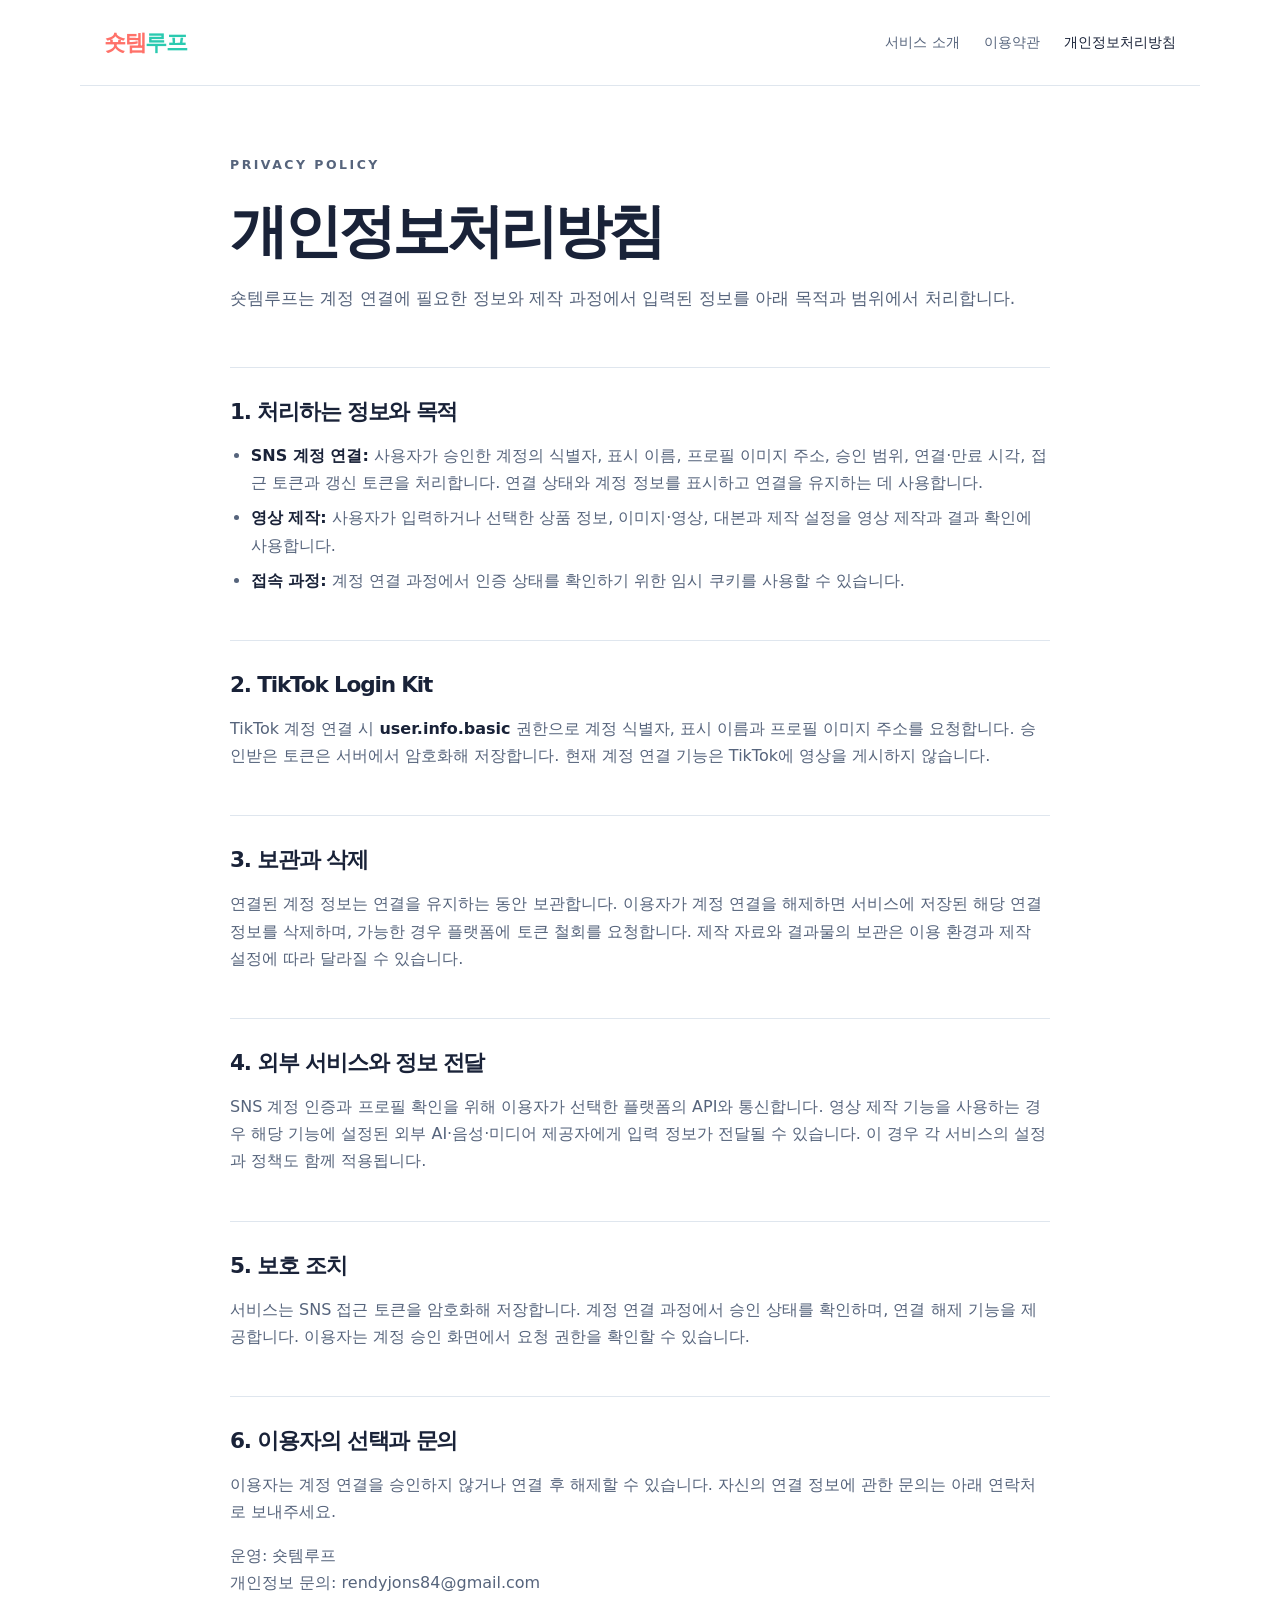
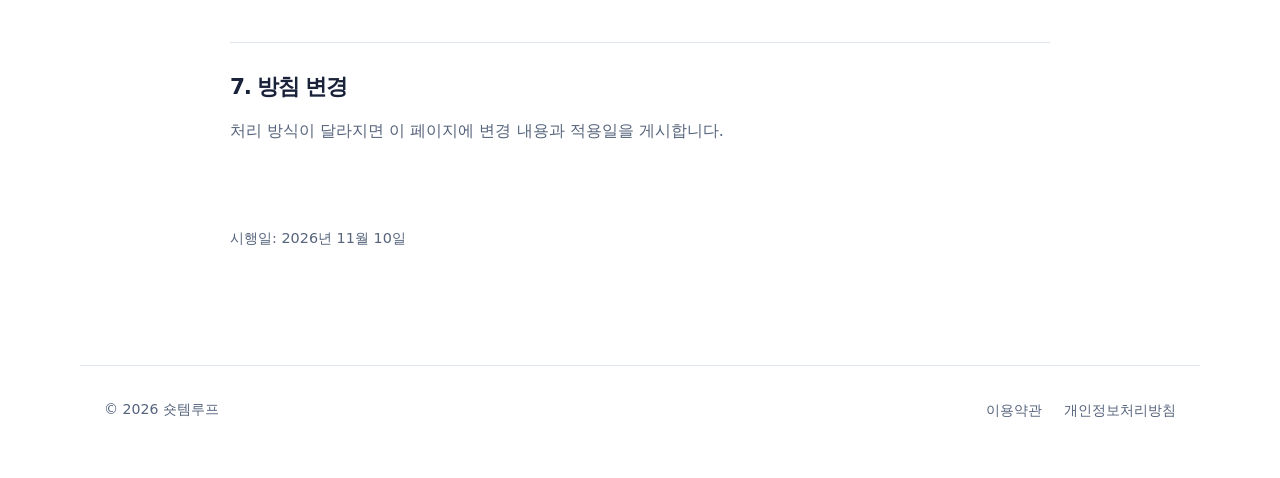
==== privacy.html @ 32972f66 "Add Shorttemloop public site and policies" ====
<!doctype html>
<html lang="ko">
<head><meta charset="utf-8"><meta name="viewport" content="width=device-width, initial-scale=1"><meta name="description" content="숏템루프 개인정보처리방침"><title>개인정보처리방침 | 숏템루프</title><link rel="stylesheet" href="/styles.css"></head>
<body>
  <header class="site-header"><a class="brand" href="/">숏템<span>루프</span></a><nav aria-label="주요 메뉴"><a href="/">서비스 소개</a><a href="/terms.html">이용약관</a><a aria-current="page" href="/privacy.html">개인정보처리방침</a></nav></header>
  <main><article class="policy">
    <p class="eyebrow">PRIVACY POLICY</p><h1>개인정보처리방침</h1><p class="intro">숏템루프는 계정 연결에 필요한 정보와 제작 과정에서 입력된 정보를 아래 목적과 범위에서 처리합니다.</p>
    <section><h2>1. 처리하는 정보와 목적</h2><ul><li><strong>SNS 계정 연결:</strong> 사용자가 승인한 계정의 식별자, 표시 이름, 프로필 이미지 주소, 승인 범위, 연결·만료 시각, 접근 토큰과 갱신 토큰을 처리합니다. 연결 상태와 계정 정보를 표시하고 연결을 유지하는 데 사용합니다.</li><li><strong>영상 제작:</strong> 사용자가 입력하거나 선택한 상품 정보, 이미지·영상, 대본과 제작 설정을 영상 제작과 결과 확인에 사용합니다.</li><li><strong>접속 과정:</strong> 계정 연결 과정에서 인증 상태를 확인하기 위한 임시 쿠키를 사용할 수 있습니다.</li></ul></section>
    <section><h2>2. TikTok Login Kit</h2><p>TikTok 계정 연결 시 <strong>user.info.basic</strong> 권한으로 계정 식별자, 표시 이름과 프로필 이미지 주소를 요청합니다. 승인받은 토큰은 서버에서 암호화해 저장합니다. 현재 계정 연결 기능은 TikTok에 영상을 게시하지 않습니다.</p></section>
    <section><h2>3. 보관과 삭제</h2><p>연결된 계정 정보는 연결을 유지하는 동안 보관합니다. 이용자가 계정 연결을 해제하면 서비스에 저장된 해당 연결 정보를 삭제하며, 가능한 경우 플랫폼에 토큰 철회를 요청합니다. 제작 자료와 결과물의 보관은 이용 환경과 제작 설정에 따라 달라질 수 있습니다.</p></section>
    <section><h2>4. 외부 서비스와 정보 전달</h2><p>SNS 계정 인증과 프로필 확인을 위해 이용자가 선택한 플랫폼의 API와 통신합니다. 영상 제작 기능을 사용하는 경우 해당 기능에 설정된 외부 AI·음성·미디어 제공자에게 입력 정보가 전달될 수 있습니다. 이 경우 각 서비스의 설정과 정책도 함께 적용됩니다.</p></section>
    <section><h2>5. 보호 조치</h2><p>서비스는 SNS 접근 토큰을 암호화해 저장합니다. 계정 연결 과정에서 승인 상태를 확인하며, 연결 해제 기능을 제공합니다. 이용자는 계정 승인 화면에서 요청 권한을 확인할 수 있습니다.</p></section>
    <section><h2>6. 이용자의 선택과 문의</h2><p>이용자는 계정 연결을 승인하지 않거나 연결 후 해제할 수 있습니다. 자신의 연결 정보에 관한 문의는 아래 연락처로 보내주세요.</p><p>운영: 숏템루프<br>개인정보 문의: rendyjons84@gmail.com</p></section>
    <section><h2>7. 방침 변경</h2><p>처리 방식이 달라지면 이 페이지에 변경 내용과 적용일을 게시합니다.</p></section>
    <p class="meta">시행일: 2026년 11월 10일</p>
  </article></main>
  <footer><span>© 2026 숏템루프</span><div><a href="/terms.html">이용약관</a><a href="/privacy.html">개인정보처리방침</a></div></footer>
</body></html>
---- styles.css ----
:root{--ink:#192238;--muted:#56647c;--line:#dfe6ee;--coral:#ff7169;--mint:#2bcab0;--paper:#f8fafc}*{box-sizing:border-box}body{margin:0;background:#fff;color:var(--ink);font-family:Pretendard,"Noto Sans KR","Malgun Gothic",system-ui,sans-serif;line-height:1.7}a{color:inherit}a:focus-visible{outline:3px solid var(--mint);outline-offset:3px}.site-header{max-width:1120px;margin:auto;min-height:86px;padding:16px 24px;display:flex;align-items:center;justify-content:space-between;gap:24px;border-bottom:1px solid var(--line)}.brand{text-decoration:none;font-weight:900;font-size:1.4rem;letter-spacing:-.06em;white-space:nowrap;color:var(--coral)}.brand span{color:var(--mint)}nav{display:flex;gap:24px;flex-wrap:wrap}nav a,footer a{text-decoration:none;color:var(--muted);font-size:.9rem}nav a:hover,nav a[aria-current],footer a:hover{color:var(--ink)}main{max-width:1120px;margin:auto;padding:0 24px}.hero{padding:105px 0 100px;max-width:830px}.eyebrow{font-size:.78rem;letter-spacing:.2em;font-weight:850;color:#ed6862;margin:0 0 22px}.hero h1{font-size:clamp(2.8rem,6.5vw,5.3rem);letter-spacing:-.075em;line-height:1.17;margin:0 0 32px}.hero h1 span{background:linear-gradient(95deg,var(--coral),var(--mint));color:transparent;background-clip:text}.lead{font-size:1.15rem;max-width:710px;color:var(--muted);margin:0}.section{padding:70px 0;border-top:1px solid var(--line)}h2{font-size:clamp(1.7rem,3vw,2.35rem);letter-spacing:-.055em;line-height:1.3;margin:0 0 32px}h3{font-size:1.2rem;letter-spacing:-.04em;margin:12px 0}.grid{display:grid;grid-template-columns:repeat(3,1fr);gap:18px}.card{background:var(--paper);border:1px solid var(--line);border-radius:20px;padding:30px}.card p,.two-col p,.section>p:not(.eyebrow),.policy p,.policy li{color:var(--muted)}.card b{font-size:.83rem;color:#e86a65}.two-col{display:grid;grid-template-columns:1fr 1.3fr;gap:54px}.two-col p:first-child{margin-top:0}.links{display:flex;gap:12px;flex-wrap:wrap;margin:26px 0}.links a{border:1px solid var(--line);padding:10px 18px;border-radius:10px;text-decoration:none;font-weight:700}.links a:hover{border-color:var(--mint)}footer{max-width:1120px;margin:auto;padding:32px 24px 55px;border-top:1px solid var(--line);display:flex;justify-content:space-between;gap:20px;color:var(--muted);font-size:.88rem}footer div{display:flex;gap:22px}.policy{max-width:820px;margin:auto;padding:68px 0 100px}.policy h1{font-size:clamp(2.4rem,5vw,3.6rem);letter-spacing:-.07em;line-height:1.2;margin:0 0 16px}.policy .intro{font-size:1.08rem;margin-bottom:54px}.policy section{padding:30px 0;border-top:1px solid var(--line)}.policy h2{font-size:1.35rem;margin:0 0 15px}.policy ul{padding-left:1.3em}.policy li+li{margin-top:8px}.policy strong{color:var(--ink)}.policy .meta{margin-top:36px;font-size:.9rem}@media(max-width:720px){.site-header{align-items:flex-start;flex-direction:column;gap:10px}nav{gap:16px}.hero{padding:70px 0}.section{padding:48px 0}.grid,.two-col{grid-template-columns:1fr}.two-col{gap:0}.card{padding:23px}footer{flex-direction:column}.policy{padding:48px 0 70px}}
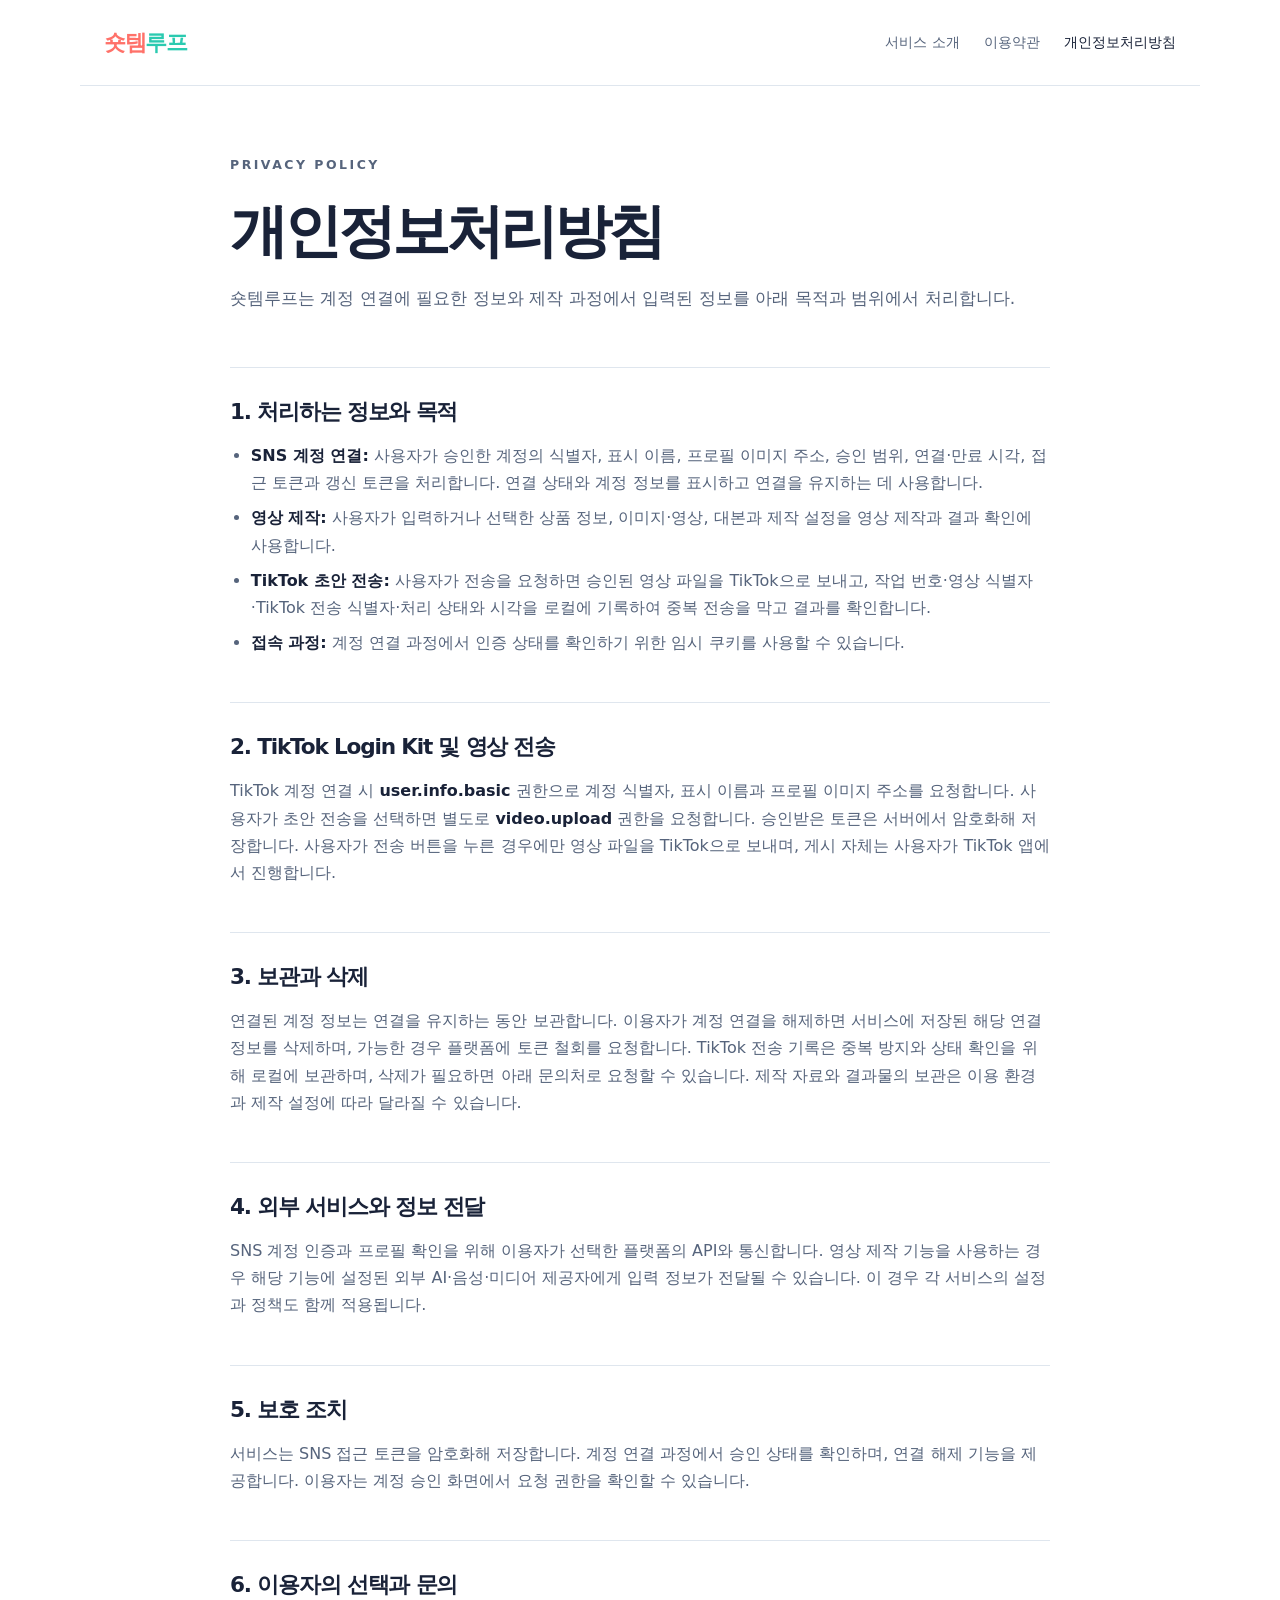
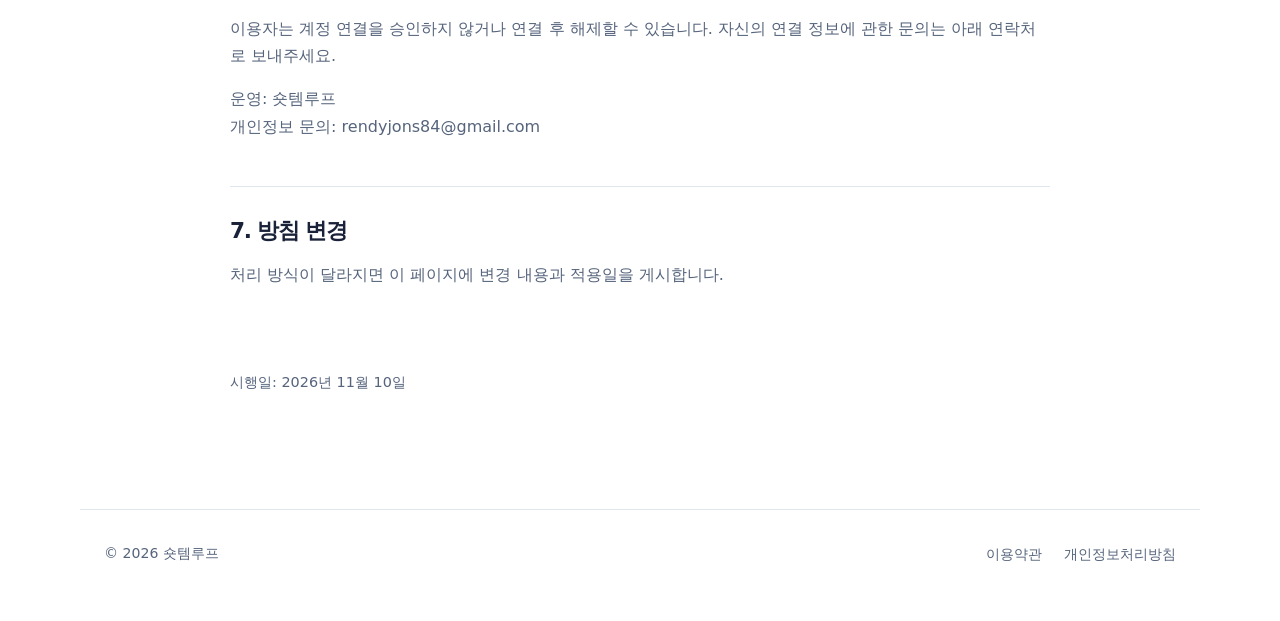
==== commit 0953d0bc: "Document TikTok draft upload on public site" ====
--- a/privacy.html
+++ b/privacy.html
@@ -5,9 +5,9 @@
   <header class="site-header"><a class="brand" href="/">숏템<span>루프</span></a><nav aria-label="주요 메뉴"><a href="/">서비스 소개</a><a href="/terms.html">이용약관</a><a aria-current="page" href="/privacy.html">개인정보처리방침</a></nav></header>
   <main><article class="policy">
     <p class="eyebrow">PRIVACY POLICY</p><h1>개인정보처리방침</h1><p class="intro">숏템루프는 계정 연결에 필요한 정보와 제작 과정에서 입력된 정보를 아래 목적과 범위에서 처리합니다.</p>
-    <section><h2>1. 처리하는 정보와 목적</h2><ul><li><strong>SNS 계정 연결:</strong> 사용자가 승인한 계정의 식별자, 표시 이름, 프로필 이미지 주소, 승인 범위, 연결·만료 시각, 접근 토큰과 갱신 토큰을 처리합니다. 연결 상태와 계정 정보를 표시하고 연결을 유지하는 데 사용합니다.</li><li><strong>영상 제작:</strong> 사용자가 입력하거나 선택한 상품 정보, 이미지·영상, 대본과 제작 설정을 영상 제작과 결과 확인에 사용합니다.</li><li><strong>접속 과정:</strong> 계정 연결 과정에서 인증 상태를 확인하기 위한 임시 쿠키를 사용할 수 있습니다.</li></ul></section>
-    <section><h2>2. TikTok Login Kit</h2><p>TikTok 계정 연결 시 <strong>user.info.basic</strong> 권한으로 계정 식별자, 표시 이름과 프로필 이미지 주소를 요청합니다. 승인받은 토큰은 서버에서 암호화해 저장합니다. 현재 계정 연결 기능은 TikTok에 영상을 게시하지 않습니다.</p></section>
-    <section><h2>3. 보관과 삭제</h2><p>연결된 계정 정보는 연결을 유지하는 동안 보관합니다. 이용자가 계정 연결을 해제하면 서비스에 저장된 해당 연결 정보를 삭제하며, 가능한 경우 플랫폼에 토큰 철회를 요청합니다. 제작 자료와 결과물의 보관은 이용 환경과 제작 설정에 따라 달라질 수 있습니다.</p></section>
+    <section><h2>1. 처리하는 정보와 목적</h2><ul><li><strong>SNS 계정 연결:</strong> 사용자가 승인한 계정의 식별자, 표시 이름, 프로필 이미지 주소, 승인 범위, 연결·만료 시각, 접근 토큰과 갱신 토큰을 처리합니다. 연결 상태와 계정 정보를 표시하고 연결을 유지하는 데 사용합니다.</li><li><strong>영상 제작:</strong> 사용자가 입력하거나 선택한 상품 정보, 이미지·영상, 대본과 제작 설정을 영상 제작과 결과 확인에 사용합니다.</li><li><strong>TikTok 초안 전송:</strong> 사용자가 전송을 요청하면 승인된 영상 파일을 TikTok으로 보내고, 작업 번호·영상 식별자·TikTok 전송 식별자·처리 상태와 시각을 로컬에 기록하여 중복 전송을 막고 결과를 확인합니다.</li><li><strong>접속 과정:</strong> 계정 연결 과정에서 인증 상태를 확인하기 위한 임시 쿠키를 사용할 수 있습니다.</li></ul></section>
+    <section><h2>2. TikTok Login Kit 및 영상 전송</h2><p>TikTok 계정 연결 시 <strong>user.info.basic</strong> 권한으로 계정 식별자, 표시 이름과 프로필 이미지 주소를 요청합니다. 사용자가 초안 전송을 선택하면 별도로 <strong>video.upload</strong> 권한을 요청합니다. 승인받은 토큰은 서버에서 암호화해 저장합니다. 사용자가 전송 버튼을 누른 경우에만 영상 파일을 TikTok으로 보내며, 게시 자체는 사용자가 TikTok 앱에서 진행합니다.</p></section>
+    <section><h2>3. 보관과 삭제</h2><p>연결된 계정 정보는 연결을 유지하는 동안 보관합니다. 이용자가 계정 연결을 해제하면 서비스에 저장된 해당 연결 정보를 삭제하며, 가능한 경우 플랫폼에 토큰 철회를 요청합니다. TikTok 전송 기록은 중복 방지와 상태 확인을 위해 로컬에 보관하며, 삭제가 필요하면 아래 문의처로 요청할 수 있습니다. 제작 자료와 결과물의 보관은 이용 환경과 제작 설정에 따라 달라질 수 있습니다.</p></section>
     <section><h2>4. 외부 서비스와 정보 전달</h2><p>SNS 계정 인증과 프로필 확인을 위해 이용자가 선택한 플랫폼의 API와 통신합니다. 영상 제작 기능을 사용하는 경우 해당 기능에 설정된 외부 AI·음성·미디어 제공자에게 입력 정보가 전달될 수 있습니다. 이 경우 각 서비스의 설정과 정책도 함께 적용됩니다.</p></section>
     <section><h2>5. 보호 조치</h2><p>서비스는 SNS 접근 토큰을 암호화해 저장합니다. 계정 연결 과정에서 승인 상태를 확인하며, 연결 해제 기능을 제공합니다. 이용자는 계정 승인 화면에서 요청 권한을 확인할 수 있습니다.</p></section>
     <section><h2>6. 이용자의 선택과 문의</h2><p>이용자는 계정 연결을 승인하지 않거나 연결 후 해제할 수 있습니다. 자신의 연결 정보에 관한 문의는 아래 연락처로 보내주세요.</p><p>운영: 숏템루프<br>개인정보 문의: rendyjons84@gmail.com</p></section>
